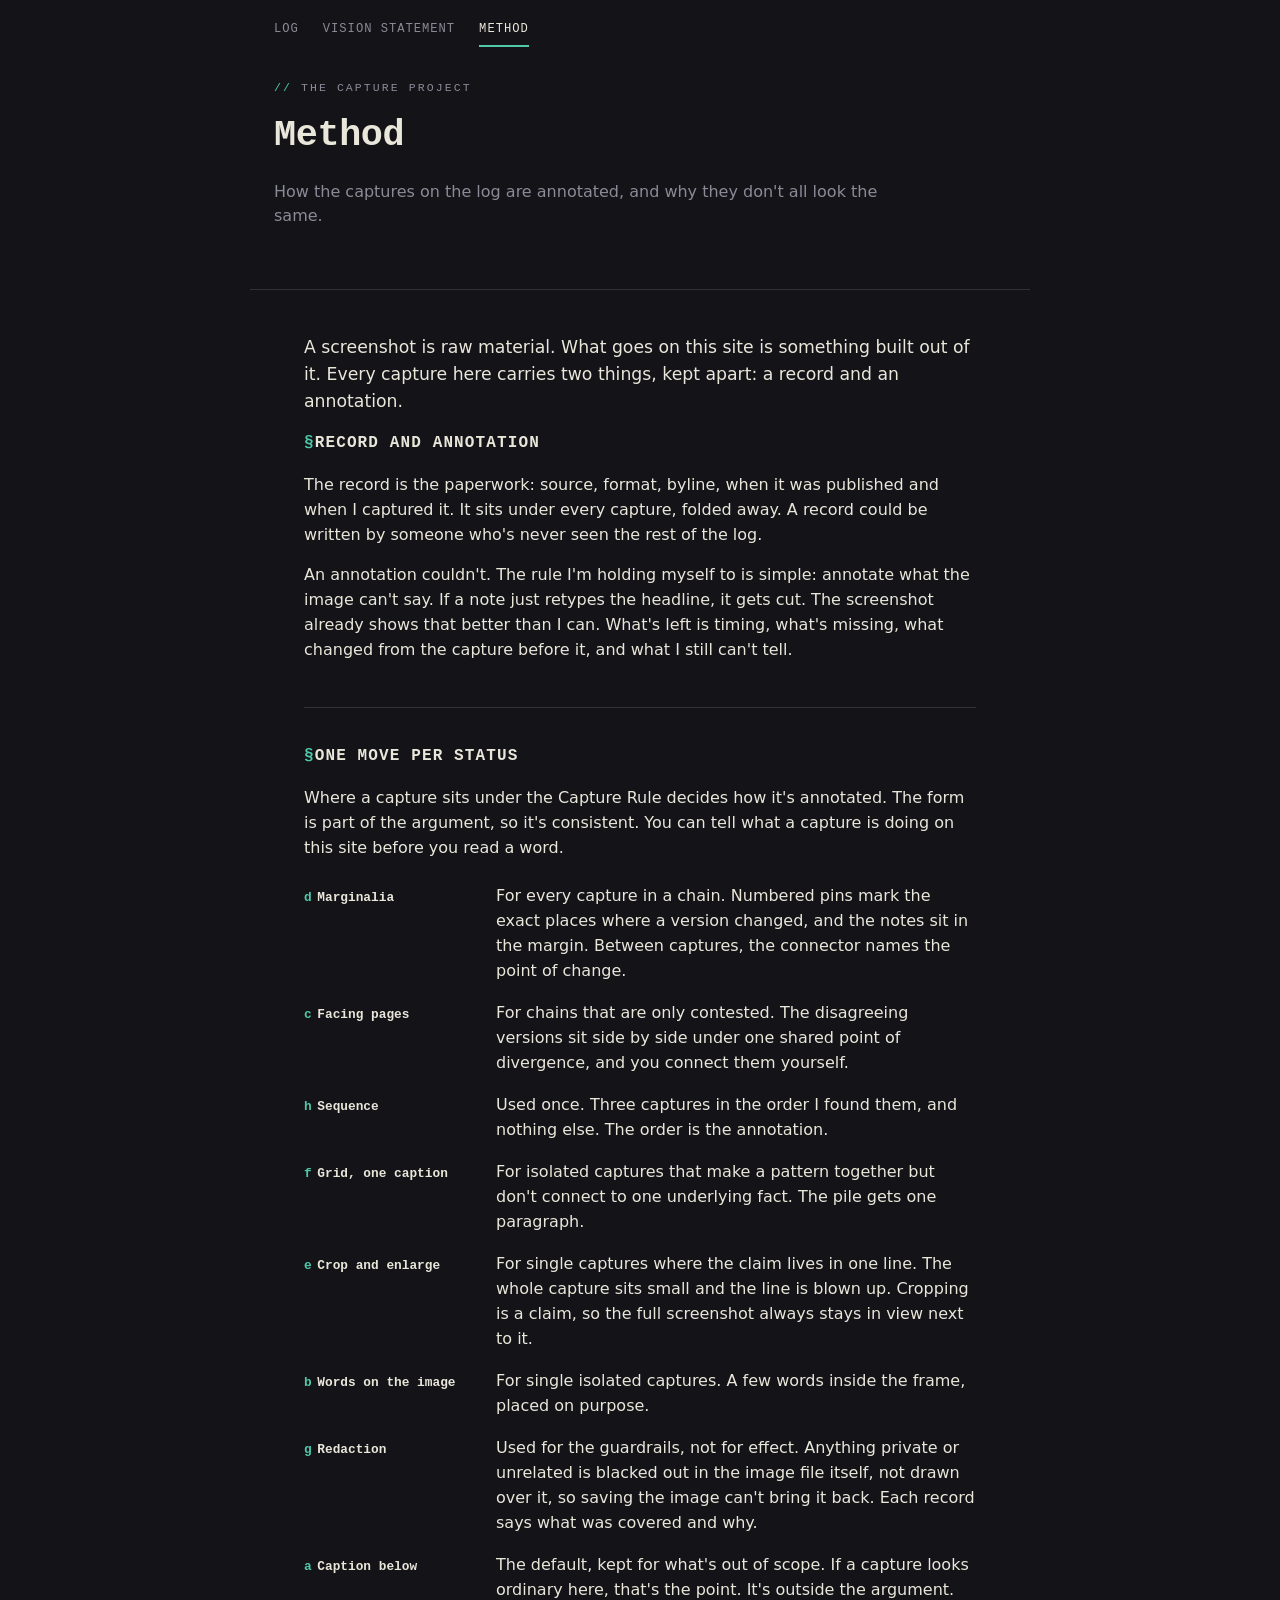
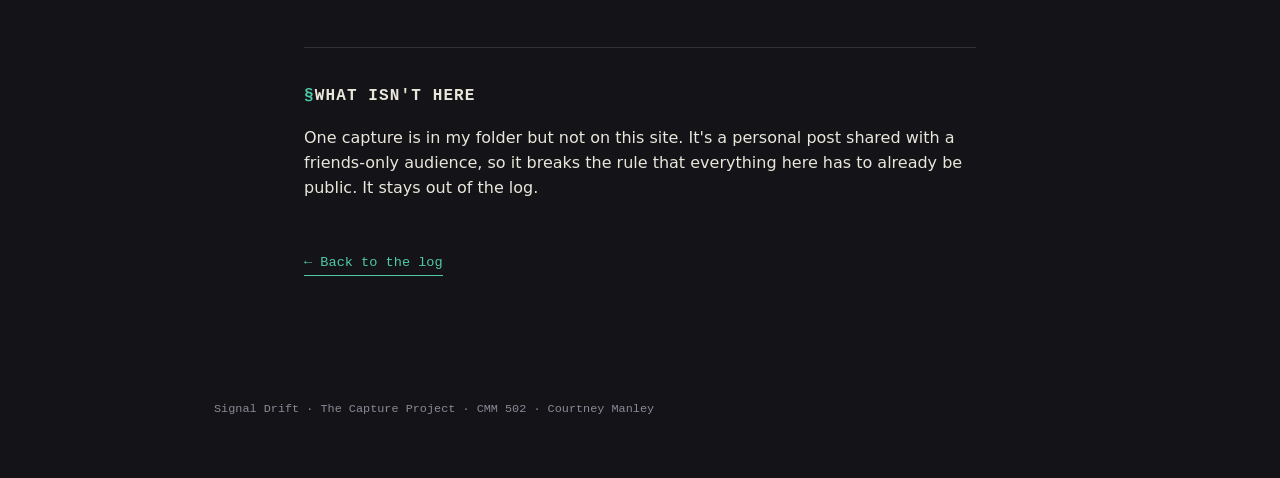
==== method.html @ d060f5d6 "Add files via upload" ====
<!doctype html>
<html lang="en">
<head>
<meta charset="UTF-8">
<meta name="viewport" content="width=device-width, initial-scale=1">
<title>Method — Signal Drift</title>
<meta name="description" content="Signal Drift — Method. How every capture on the log is annotated, and why each one looks the way it does.">
<link rel="stylesheet" href="style.css">
</head>
<body>

<div class="signal-meter" aria-hidden="true"></div>

<nav class="site-nav" aria-label="Site">
  <div class="site-nav-inner">
    <a href="index.html">Log</a>
    <a href="vision.html">Vision Statement</a>
    <a href="method.html" aria-current="page">Method</a>
  </div>
</nav>

<header class="site-header">
  <p class="eyebrow">The Capture Project</p>
  <h1>Method</h1>
  <p class="tagline">
    How the captures on the log are annotated, and why they don't all look the same.
  </p>
</header>

<main class="vision-page method-page">

  <p class="vision-lead">
    A screenshot is raw material. What goes on this site is something built out of it.
    Every capture here carries two things, kept apart: a record and an annotation.
  </p>

  <section>
    <h2>Record and annotation</h2>
    <p>
      The record is the paperwork: source, format, byline, when it was published and when I
      captured it. It sits under every capture, folded away. A record could be written by
      someone who's never seen the rest of the log.
    </p>
    <p>
      An annotation couldn't. The rule I'm holding myself to is simple: annotate what the image
      can't say. If a note just retypes the headline, it gets cut. The screenshot already shows
      that better than I can. What's left is timing, what's missing, what changed from the
      capture before it, and what I still can't tell.
    </p>
  </section>

  <section>
    <h2>One move per status</h2>
    <p>
      Where a capture sits under the Capture Rule decides how it's annotated. The form is part
      of the argument, so it's consistent. You can tell what a capture is doing on this site
      before you read a word.
    </p>
    <div class="move-list">
      <div class="move">
        <span class="move-name"><em>d</em>Marginalia</span>
        <p>For every capture in a chain. Numbered pins mark the exact places where a version
        changed, and the notes sit in the margin. Between captures, the connector names the
        point of change.</p>
      </div>
      <div class="move">
        <span class="move-name"><em>c</em>Facing pages</span>
        <p>For chains that are only contested. The disagreeing versions sit side by side under
        one shared point of divergence, and you connect them yourself.</p>
      </div>
      <div class="move">
        <span class="move-name"><em>h</em>Sequence</span>
        <p>Used once. Three captures in the order I found them, and nothing else. The order is
        the annotation.</p>
      </div>
      <div class="move">
        <span class="move-name"><em>f</em>Grid, one caption</span>
        <p>For isolated captures that make a pattern together but don't connect to one
        underlying fact. The pile gets one paragraph.</p>
      </div>
      <div class="move">
        <span class="move-name"><em>e</em>Crop and enlarge</span>
        <p>For single captures where the claim lives in one line. The whole capture sits small
        and the line is blown up. Cropping is a claim, so the full screenshot always stays in
        view next to it.</p>
      </div>
      <div class="move">
        <span class="move-name"><em>b</em>Words on the image</span>
        <p>For single isolated captures. A few words inside the frame, placed on purpose.</p>
      </div>
      <div class="move">
        <span class="move-name"><em>g</em>Redaction</span>
        <p>Used for the guardrails, not for effect. Anything private or unrelated is blacked out
        in the image file itself, not drawn over it, so saving the image can't bring it back.
        Each record says what was covered and why.</p>
      </div>
      <div class="move">
        <span class="move-name"><em>a</em>Caption below</span>
        <p>The default, kept for what's out of scope. If a capture looks ordinary here, that's
        the point. It's outside the argument.</p>
      </div>
    </div>
  </section>

  <section>
    <h2>What isn't here</h2>
    <p>
      One capture is in my folder but not on this site. It's a personal post shared with a
      friends-only audience, so it breaks the rule that everything here has to already be
      public. It stays out of the log.
    </p>
  </section>

  <a class="back-to-log" href="index.html">&larr; Back to the log</a>

</main>

<footer class="site-footer">
  <p>Signal Drift &middot; The Capture Project &middot; CMM 502 &middot; Courtney Manley</p>
</footer>

<script src="scroll-effects.js"></script>
</body>
</html>
---- style.css ----
/* ============================================================
   SIGNAL DRIFT — Style Option C: Signal / Transmission
   Dark, monospace-accented, treats "drift" as a literal signal
   degrading as it moves. Chains are left-aligned.
   ============================================================ */

:root {
  --bg: #131318;
  --card-bg: #1b1b22;
  --ink: #e9e6da;
  --muted-ink: #8b8a97;
  --line: #303039;

  --rel-revised:    #4fc9a8;
  --rel-contested:  #ef7861;
  --rel-both:       #c99bef;
  --rel-isolated:   #6d6c78;

  --sans: -apple-system, BlinkMacSystemFont, "Segoe UI", system-ui, sans-serif;
  --mono: "SFMono-Regular", Consolas, "Liberation Mono", Menlo, monospace;
}

* { box-sizing: border-box; }

body {
  margin: 0;
  background: var(--bg);
  color: var(--ink);
  font-family: var(--sans);
  line-height: 1.55;
}

/* ---------- signal meter (scroll progress) ---------- */

.signal-meter {
  position: fixed;
  top: 0;
  left: 0;
  width: 100%;
  height: 3px;
  z-index: 200;
  pointer-events: none;
  background: transparent;
}

.signal-meter::before {
  content: "";
  position: absolute;
  inset: 0;
  background: linear-gradient(90deg, var(--rel-revised), var(--rel-contested));
  transform: scaleX(var(--progress, 0));
  transform-origin: left;
}

/* ---------- nav ---------- */

.site-nav {
  position: sticky;
  top: 0;
  z-index: 100;
  width: 100%;
  background: var(--bg);
  transition: background-color 0.25s ease, box-shadow 0.25s ease;
}

.site-nav.scrolled {
  background: var(--card-bg);
  box-shadow: 0 6px 18px rgba(0, 0, 0, 0.35);
}

.site-nav-inner {
  max-width: 780px;
  margin: 0 auto;
  padding: 1.25rem 1.5rem 0;
  display: flex;
  gap: 1.5rem;
  font-family: var(--mono);
  font-size: 0.76rem;
  letter-spacing: 0.08em;
  text-transform: uppercase;
  transition: padding 0.25s ease;
}

.site-nav.scrolled .site-nav-inner {
  padding-top: 0.85rem;
  padding-bottom: 0.4rem;
}

.site-nav a {
  color: var(--muted-ink);
  text-decoration: none;
  padding-bottom: 0.4rem;
  border-bottom: 2px solid transparent;
  transition: color 0.2s ease, border-color 0.2s ease;
}

.site-nav a:hover { color: var(--ink); }

.site-nav a[aria-current="page"] {
  color: var(--ink);
  border-bottom-color: var(--rel-revised);
}

.site-header {
  max-width: 780px;
  margin: 0 auto;
  padding: 2rem 1.5rem 2rem;
  text-align: left;
  border-bottom: 1px solid var(--line);
}

.eyebrow {
  font-family: var(--mono);
  font-size: 0.72rem;
  letter-spacing: 0.18em;
  text-transform: uppercase;
  color: var(--muted-ink);
  margin: 0 0 0.6rem;
}
.eyebrow::before { content: "// "; color: var(--rel-revised); }

.site-header h1 {
  font-family: var(--mono);
  font-size: 2.3rem;
  font-weight: 700;
  letter-spacing: -0.01em;
  margin: 0 0 1rem;
  color: var(--ink);
}

.tagline {
  color: var(--muted-ink);
  font-size: 1rem;
  max-width: 62ch;
  margin: 0 0 1.75rem;
}

.legend {
  display: grid;
  grid-template-columns: repeat(auto-fit, minmax(230px, 1fr));
  gap: 0.6rem 1.5rem;
  text-align: left;
  font-family: var(--sans);
  font-size: 0.8rem;
  color: var(--muted-ink);
}

.legend-item { display: flex; align-items: baseline; gap: 0.5rem; }
.legend-item .tag { flex: none; }

.tag, .chain-tag {
  display: inline-block;
  font-family: var(--mono);
  font-size: 0.66rem;
  font-weight: 700;
  letter-spacing: 0.06em;
  text-transform: uppercase;
  padding: 0.22rem 0.55rem;
  border-radius: 2px;
  white-space: nowrap;
  background: transparent;
  border: 1px solid currentColor;
}

.chain-tag-revised,   .tag.chain-tag-revised   { color: var(--rel-revised); }
.chain-tag-contested, .tag.chain-tag-contested { color: var(--rel-contested); }
.chain-tag-both,      .tag.chain-tag-both      { color: var(--rel-both); }
.tag-isolated                                  { color: var(--rel-isolated); }

main#log { max-width: 900px; margin: 0 auto; padding: 2.5rem 1.5rem 5rem; }

.chain {
  margin-bottom: 3rem;
  padding: 1.5rem 1.5rem 1.75rem;
  background: var(--card-bg);
  border: 1px solid var(--line);
  border-left: 3px solid var(--muted-ink);
  border-radius: 2px;
}

.chain:has(.chain-tag-revised)   { border-left-color: var(--rel-revised); }
.chain:has(.chain-tag-contested) { border-left-color: var(--rel-contested); }
.chain:has(.chain-tag-both)      { border-left-color: var(--rel-both); }

.chain-header { margin-bottom: 1rem; text-align: left; }

.chain-divergence {
  font-family: var(--mono);
  font-size: 0.84rem;
  color: var(--muted-ink);
  margin: 0 0 1.25rem;
  text-align: left;
}
.chain-divergence::before { content: "⌁ "; color: var(--rel-contested); }

.chain-sequence {
  display: flex;
  flex-direction: column;
  align-items: stretch;
  max-width: 460px;
  margin: 0;
}

.change-connector {
  position: relative;
  display: flex;
  flex-direction: column;
  align-items: flex-start;
  text-align: left;
  padding: 0.6rem 0 0.6rem 0.6rem;
  gap: 0.15rem;
  margin-left: 0.9rem;
}

.change-connector::before {
  content: "";
  position: absolute;
  top: 0;
  bottom: 0;
  left: 0;
  width: 1px;
  background-image: repeating-linear-gradient(to bottom, var(--line) 0 4px, transparent 4px 9px);
  transform: scaleY(0);
  transform-origin: top;
}

.chain-fork {
  display: grid;
  grid-template-columns: repeat(auto-fit, minmax(260px, 1fr));
  gap: 1.5rem;
  justify-content: start;
}

.chain-branch { display: flex; flex-direction: column; }

.change-arrow { font-family: var(--mono); font-size: 1rem; color: var(--rel-revised); line-height: 1; }
.change-text { font-family: var(--mono); font-size: 0.78rem; color: var(--muted-ink); margin: 0; max-width: 42ch; text-align: left; }
.branch-change-text {
  position: relative;
  margin-top: 0.5rem;
  padding-left: 0.6rem;
}

.branch-change-text::before {
  content: "";
  position: absolute;
  top: 0;
  bottom: 0;
  left: 0;
  width: 1px;
  background-image: repeating-linear-gradient(to bottom, var(--line) 0 4px, transparent 4px 9px);
  transform: scaleY(0);
  transform-origin: top;
}

/* draw-in: the dashed connector line animates from top to bottom as it scrolls into view */
.draw-line.in-view::before {
  transform: scaleY(1);
  transition: transform 0.7s ease;
}

/* scroll reveal: fade + slight rise, one-time, as each block enters the viewport */
.reveal {
  opacity: 0;
  transform: translateY(18px);
  transition: opacity 0.6s ease, transform 0.6s ease;
}

.reveal.in-view {
  opacity: 1;
  transform: translateY(0);
}

@media (prefers-reduced-motion: reduce) {
  .reveal, .draw-line.in-view::before, .site-nav, .site-nav-inner {
    transition: none !important;
  }
  .reveal {
    opacity: 1;
    transform: none;
  }
  .draw-line::before {
    transform: scaleY(1);
  }
}

.capture {
  display: flex;
  flex-direction: column;
  background: var(--bg);
  border: 1px solid var(--line);
  border-radius: 2px;
  overflow: hidden;
  margin: 0;
}

.capture img { display: block; width: 100%; height: auto; filter: saturate(0.85); }
.capture figcaption { padding: 0.85rem 1rem 1rem; }
.capture-date { display: block; font-family: var(--mono); font-size: 0.7rem; color: var(--muted-ink); margin-bottom: 0.4rem; }
.capture-text { margin: 0; font-size: 0.94rem; color: var(--ink); }

.isolated-section { margin-top: 4rem; padding-top: 2rem; border-top: 1px dashed var(--line); }
.isolated-section h2 { font-family: var(--mono); font-size: 1rem; text-transform: uppercase; letter-spacing: 0.08em; margin: 0 0 0.35rem; color: var(--muted-ink); }
.isolated-note { font-family: var(--sans); font-size: 0.84rem; color: var(--muted-ink); margin: 0 0 1.25rem; }
.isolated-grid { display: grid; grid-template-columns: repeat(auto-fill, minmax(240px, 1fr)); gap: 1.25rem; }
.isolated-card { border-style: dashed; opacity: 0.7; }

.site-footer { text-align: left; max-width: 900px; margin: 0 auto; font-family: var(--mono); font-size: 0.74rem; color: var(--muted-ink); padding: 2rem 1.5rem 3rem; }
.empty { text-align: left; color: var(--muted-ink); font-family: var(--sans); }

/* ---------- vision statement page ---------- */

.vision-page {
  max-width: 720px;
  margin: 0 auto;
  padding: 2.75rem 1.5rem 5rem;
}

.vision-lead {
  font-size: 1.08rem;
  color: var(--ink);
  max-width: 64ch;
  margin: 0 0 2.75rem;
}

.vision-page section {
  margin-bottom: 2.75rem;
  padding-top: 2.25rem;
  border-top: 1px solid var(--line);
}

.vision-page section:first-of-type {
  padding-top: 0;
  border-top: none;
}

.vision-page h2 {
  font-family: var(--mono);
  font-size: 1rem;
  text-transform: uppercase;
  letter-spacing: 0.07em;
  color: var(--ink);
  margin: 0 0 1.1rem;
}

.vision-page h2::before {
  content: "\00A7 ";
  color: var(--rel-revised);
}

.vision-page p {
  margin: 0 0 1rem;
  max-width: 68ch;
  color: var(--ink);
}

.vision-page p.muted {
  color: var(--muted-ink);
  font-size: 0.92rem;
}

.pull-quote {
  font-family: var(--mono);
  font-size: 1rem;
  line-height: 1.6;
  color: var(--ink);
  border-left: 3px solid var(--rel-contested);
  padding: 0.2rem 0 0.2rem 1.15rem;
  margin: 1.5rem 0;
  max-width: 58ch;
}

.rule-list {
  display: flex;
  flex-direction: column;
  gap: 1rem;
  margin: 1.5rem 0;
}

.rule-list .legend-item {
  font-size: 0.94rem;
  color: var(--ink);
  align-items: baseline;
}

.back-to-log {
  display: inline-flex;
  align-items: center;
  gap: 0.4rem;
  margin-top: 0.5rem;
  font-family: var(--mono);
  font-size: 0.85rem;
  color: var(--rel-revised);
  text-decoration: none;
  border-bottom: 1px solid currentColor;
  padding-bottom: 0.1rem;
}

/* ============================================================
   ANNOTATION LAYER (added Sept 2026)
   Each annotation move from the CMM 502 sheet, in the Style C system.
   The accent follows the chain's relationship color.
   ============================================================ */

.chain           { --accent: var(--muted-ink); }
.chain-revised   { --accent: var(--rel-revised); }
.chain-contested { --accent: var(--rel-contested); }
.chain-both      { --accent: var(--rel-both); }

.chain-header { display: flex; align-items: baseline; gap: 0.85rem; flex-wrap: wrap; }
.chain-title {
  font-family: var(--mono);
  font-size: 1rem;
  font-weight: 700;
  letter-spacing: 0.02em;
  margin: 0;
  color: var(--ink);
}

/* chains now hold full plates, so the sequence gets the full card width */
.chain .chain-sequence { max-width: none; }
.change-connector { margin-left: 5.5rem; }
.change-connector.contests .change-arrow { color: var(--rel-contested); font-size: 1.1rem; }
.change-connector.contests .change-text { color: var(--ink); }

/* ---------- plate: marginalia + crop ---------- */

.plate {
  position: relative;
  display: grid;
  grid-template-columns: minmax(0, 1fr);
  gap: 1rem;
  margin: 0;
  padding: 1rem;
  background: var(--bg);
  border: 1px solid var(--line);
  border-radius: 2px;
}

.plate.is-wide { grid-template-columns: 240px minmax(0, 1fr); column-gap: 3rem; }
.plate.is-wide .plate-meta { grid-column: 1 / -1; }

.plate-image { position: relative; align-self: start; }
.plate-image img {
  display: block;
  width: 100%;
  height: auto;
  border: 1px solid var(--line);
  filter: saturate(0.85);
}

.pin {
  position: absolute;
  transform: translate(-50%, -50%);
  width: 11px;
  height: 11px;
  font-size: 0 !important;
  border-radius: 50%;
  background: var(--accent, var(--rel-revised));
  color: var(--bg);
  font-family: var(--mono);
  font-size: 0.66rem;
  font-weight: 700;
  line-height: 20px;
  text-align: center;
  box-shadow: 0 0 0 3px rgba(19, 19, 24, 0.75);
  z-index: 2;
}

.plate-notes { list-style: none; margin: 0; padding: 0; position: relative; }
.plate-note { display: flex; gap: 0.55rem; align-items: baseline; margin: 0 0 0.7rem; }
.plate.is-wide .plate-note { position: absolute; left: 0; right: 0; margin: 0; }
.note-num {
  flex: none;
  font-family: var(--mono);
  font-size: 0.7rem;
  font-weight: 700;
  color: var(--accent, var(--rel-revised));
  min-width: 1.1rem;
}
.note-text { font-size: 0.9rem; line-height: 1.45; color: var(--ink); max-width: 44ch; }

svg.leaders {
  position: absolute;
  inset: 0;
  width: 100%;
  height: 100%;
  pointer-events: none;
  overflow: visible;
  z-index: 1;
}
svg.leaders polyline {
  fill: none;
  stroke: var(--accent, var(--rel-revised));
  stroke-width: 1;
  stroke-dasharray: 3 4;
  opacity: 0.7;
}
svg.leaders polyline.crop-leader { stroke: var(--rel-revised); stroke-dasharray: none; opacity: 0.8; }

.plate-meta { display: flex; flex-direction: column; gap: 0.35rem; }

/* ---------- record (kept separate from the annotation) ---------- */

.record { font-family: var(--mono); font-size: 0.72rem; color: var(--muted-ink); }
.record summary { cursor: pointer; letter-spacing: 0.06em; text-transform: uppercase; width: fit-content; }
.record summary:hover { color: var(--ink); }
.record dl { display: grid; grid-template-columns: max-content 1fr; gap: 0.2rem 0.9rem; margin: 0.6rem 0 0.2rem; }
.record dt { color: var(--muted-ink); }
.record dd { margin: 0; color: var(--ink); font-family: var(--sans); font-size: 0.8rem; }
.record-group { display: flex; flex-direction: column; gap: 0.35rem; margin-top: 1rem; }

/* ---------- crop and enlarge ---------- */

.crop-list { display: flex; flex-direction: column; gap: 1.5rem; margin: 2.5rem 0; }
.crop-plate.is-wide { grid-template-columns: 180px minmax(0, 1fr); }
.crop-box {
  position: absolute;
  border: 2px solid var(--rel-revised);
  border-radius: 2px;
  box-shadow: 0 0 0 2px rgba(19, 19, 24, 0.6);
  z-index: 2;
}
.crop-details { display: flex; flex-direction: column; gap: 1rem; }
.crop-detail { display: flex; flex-direction: column; gap: 0.3rem; }
.crop-detail img { display: block; width: 100%; max-width: 560px; height: auto; border: 2px solid var(--rel-revised); border-radius: 2px; }
.crop-label, .block-label {
  font-family: var(--mono);
  font-size: 0.68rem;
  letter-spacing: 0.1em;
  text-transform: uppercase;
  color: var(--muted-ink);
}
.crop-annotation { margin: 0.3rem 0 0; font-size: 1rem; color: var(--ink); max-width: 56ch; }
.watch-note { font-family: var(--mono); font-size: 0.74rem; color: var(--muted-ink); margin: 0.2rem 0 0; max-width: 56ch; }
.watch-note::before { content: "watch · "; color: var(--rel-both); }

/* ---------- words on the image ---------- */

.words-frame { position: relative; }
.words-frame img { display: block; width: 100%; height: auto; filter: saturate(0.85); }
.words {
  position: absolute;
  max-width: 88%;
  padding: 0.35rem 0.55rem;
  background: var(--ink);
  color: var(--bg);
  font-family: var(--mono);
  font-size: 0.78rem;
  font-weight: 700;
  line-height: 1.3;
  border-radius: 2px;
  box-shadow: 0 4px 14px rgba(0, 0, 0, 0.45);
}
.words-card figcaption { display: flex; flex-direction: column; gap: 0.4rem; }
.isolated-section .isolated-card { opacity: 1; }
.isolated-section .isolated-card img { opacity: 0.88; }

/* ---------- grid, one caption ---------- */

.grid-block { margin: 2rem 0 2.5rem; padding: 1.25rem; border: 1px dashed var(--line); border-radius: 2px; }
.grid-block .block-label { margin: 0 0 0.9rem; }
.thumb-grid { display: grid; grid-template-columns: repeat(auto-fill, minmax(120px, 1fr)); gap: 0.75rem; }
.thumb { margin: 0; }
.thumb img { display: block; width: 100%; height: auto; border: 1px solid var(--line); filter: saturate(0.6); }
.grid-caption { margin: 1.1rem 0 0; font-size: 1rem; color: var(--ink); max-width: 62ch; }

/* ---------- sequence, no words ---------- */

.sequence-block { margin: 0 0 3rem; padding: 1.5rem; background: var(--card-bg); border: 1px solid var(--line); border-left: 3px solid var(--ink); border-radius: 2px; }
.sequence-block .block-label { margin: 0 0 1rem; font-size: 0.72rem; }
.sequence-row { display: grid; grid-template-columns: repeat(3, minmax(0, 1fr)); gap: 1rem; }
.seq-frame { margin: 0; }
.seq-frame img { display: block; width: 100%; height: auto; border: 1px solid var(--line); }

/* ---------- out of scope: the default, on purpose ---------- */

.out-section { margin-top: 4rem; padding-top: 2rem; border-top: 1px dashed var(--line); }
.out-section h2 { font-family: var(--mono); font-size: 1rem; text-transform: uppercase; letter-spacing: 0.08em; margin: 0 0 0.35rem; color: var(--muted-ink); }
.plain-card { opacity: 0.8; }
.plain-card figcaption { display: flex; flex-direction: column; gap: 0.5rem; }

/* ---------- nav with three items ---------- */
.site-nav-inner { flex-wrap: wrap; }

/* ---------- method page ---------- */
.move-list { display: flex; flex-direction: column; gap: 1.1rem; margin: 1.5rem 0; }
.move { display: grid; grid-template-columns: 11rem 1fr; gap: 1rem; align-items: baseline; }
.move-name { font-family: var(--mono); font-size: 0.8rem; font-weight: 700; color: var(--ink); }
.move-name em { font-style: normal; color: var(--rel-revised); margin-right: 0.35rem; }
.move p { margin: 0; }

@media (max-width: 640px) {
  .sequence-row { gap: 0.5rem; }
  .change-connector { margin-left: 0.9rem; }
  .move { grid-template-columns: 1fr; gap: 0.2rem; }
  .plate { padding: 0.75rem; }
}

@media (prefers-reduced-motion: reduce) {
  svg.leaders polyline { transition: none; }
}
.plate:not(.is-wide) .plate-image { max-width: 280px; }
.inline-link { color: var(--rel-revised); text-decoration: none; border-bottom: 1px solid currentColor; }

/* small screens: no leader lines, so the dots carry their numbers */
.plate:not(.is-wide) .pin { width: 18px; height: 18px; line-height: 18px; font-size: 0.62rem !important; }
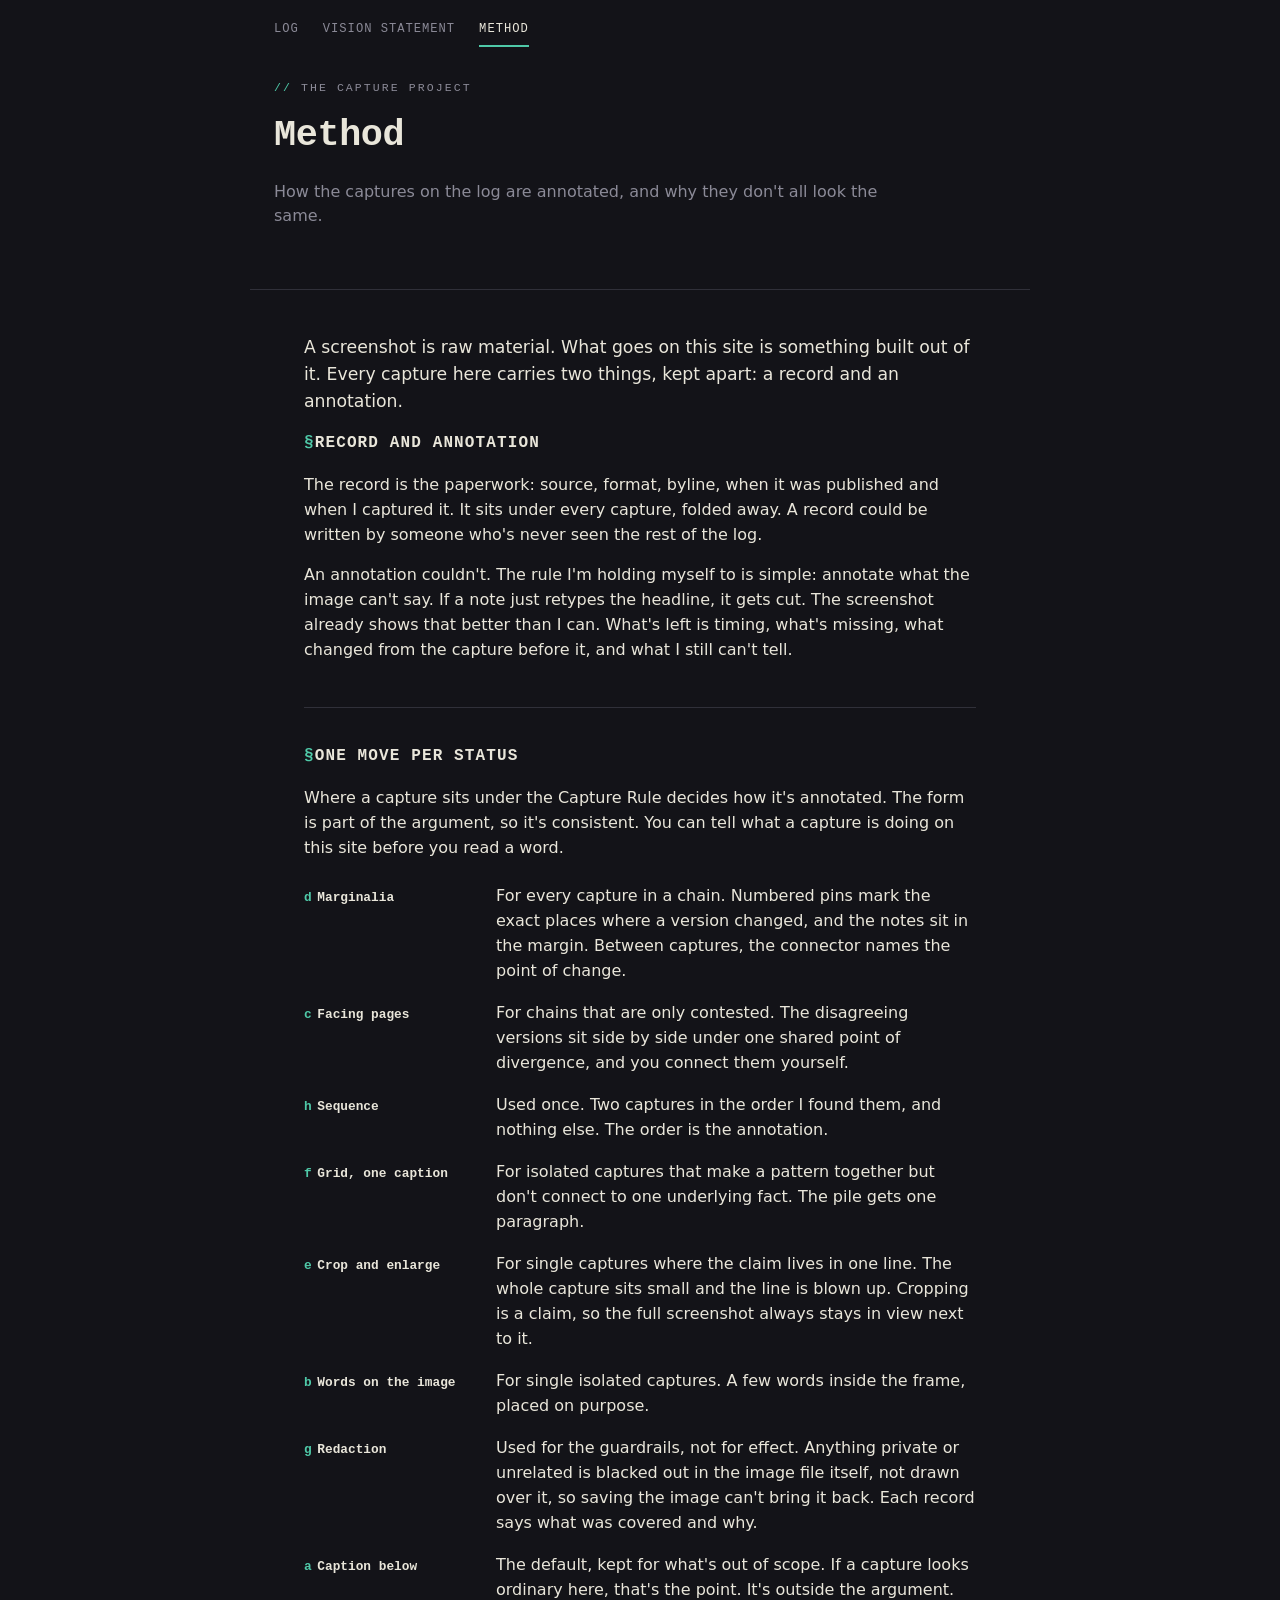
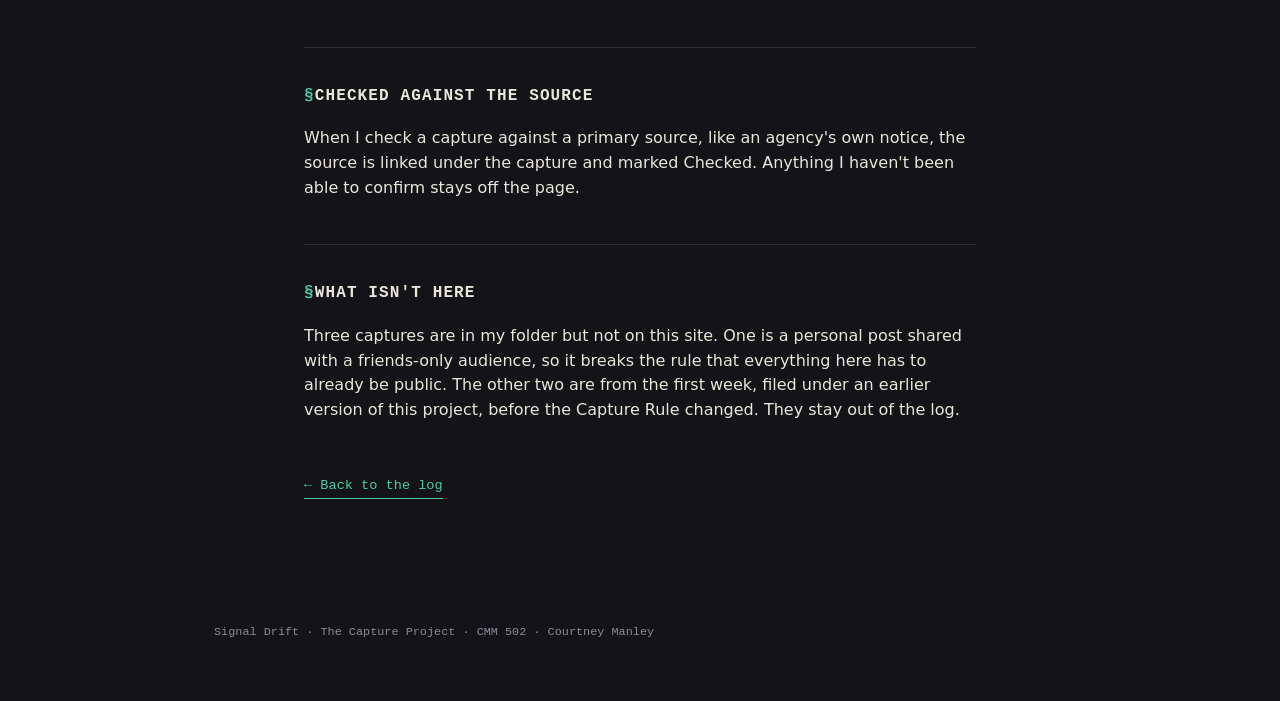
==== commit 1912208f: "Signal Drift update: 16 new captures Co-Authored-By: Claude Sonnet 5.5 <noreply@anthropic.com> Claud" ====
--- a/method.html
+++ b/method.html
@@ -70,7 +70,7 @@
       </div>
       <div class="move">
         <span class="move-name"><em>h</em>Sequence</span>
-        <p>Used once. Three captures in the order I found them, and nothing else. The order is
+        <p>Used once. Two captures in the order I found them, and nothing else. The order is
         the annotation.</p>
       </div>
       <div class="move">
@@ -103,11 +103,21 @@
   </section>
 
   <section>
+    <h2>Checked against the source</h2>
+    <p>
+      When I check a capture against a primary source, like an agency's own notice, the source
+      is linked under the capture and marked Checked. Anything I haven't been able to confirm
+      stays off the page.
+    </p>
+  </section>
+
+  <section>
     <h2>What isn't here</h2>
     <p>
-      One capture is in my folder but not on this site. It's a personal post shared with a
-      friends-only audience, so it breaks the rule that everything here has to already be
-      public. It stays out of the log.
+      Three captures are in my folder but not on this site. One is a personal post shared with
+      a friends-only audience, so it breaks the rule that everything here has to already be
+      public. The other two are from the first week, filed under an earlier version of this
+      project, before the Capture Rule changed. They stay out of the log.
     </p>
   </section>
 
--- a/style.css
+++ b/style.css
@@ -605,3 +605,12 @@
 
 /* small screens: no leader lines, so the dots carry their numbers */
 .plate:not(.is-wide) .pin { width: 18px; height: 18px; line-height: 18px; font-size: 0.62rem !important; }
+
+/* ---------- chain note + checked sources (Sept 29) ---------- */
+.chain-note { font-family: var(--mono); font-size: 0.8rem; color: var(--muted-ink); margin: -0.4rem 0 1.25rem; max-width: 70ch; }
+.chain-note::before { content: "~ "; color: var(--accent, var(--rel-revised)); }
+.source-notes { display: flex; flex-direction: column; gap: 0.3rem; }
+.source-note { margin: 0; font-size: 0.82rem; color: var(--ink); max-width: 70ch; }
+.source-label { font-family: var(--mono); font-size: 0.7rem; letter-spacing: 0.06em; text-transform: uppercase; color: var(--rel-revised); }
+.source-note a { color: var(--ink); text-decoration: none; border-bottom: 1px solid var(--rel-revised); }
+.source-note a:hover { color: var(--rel-revised); }
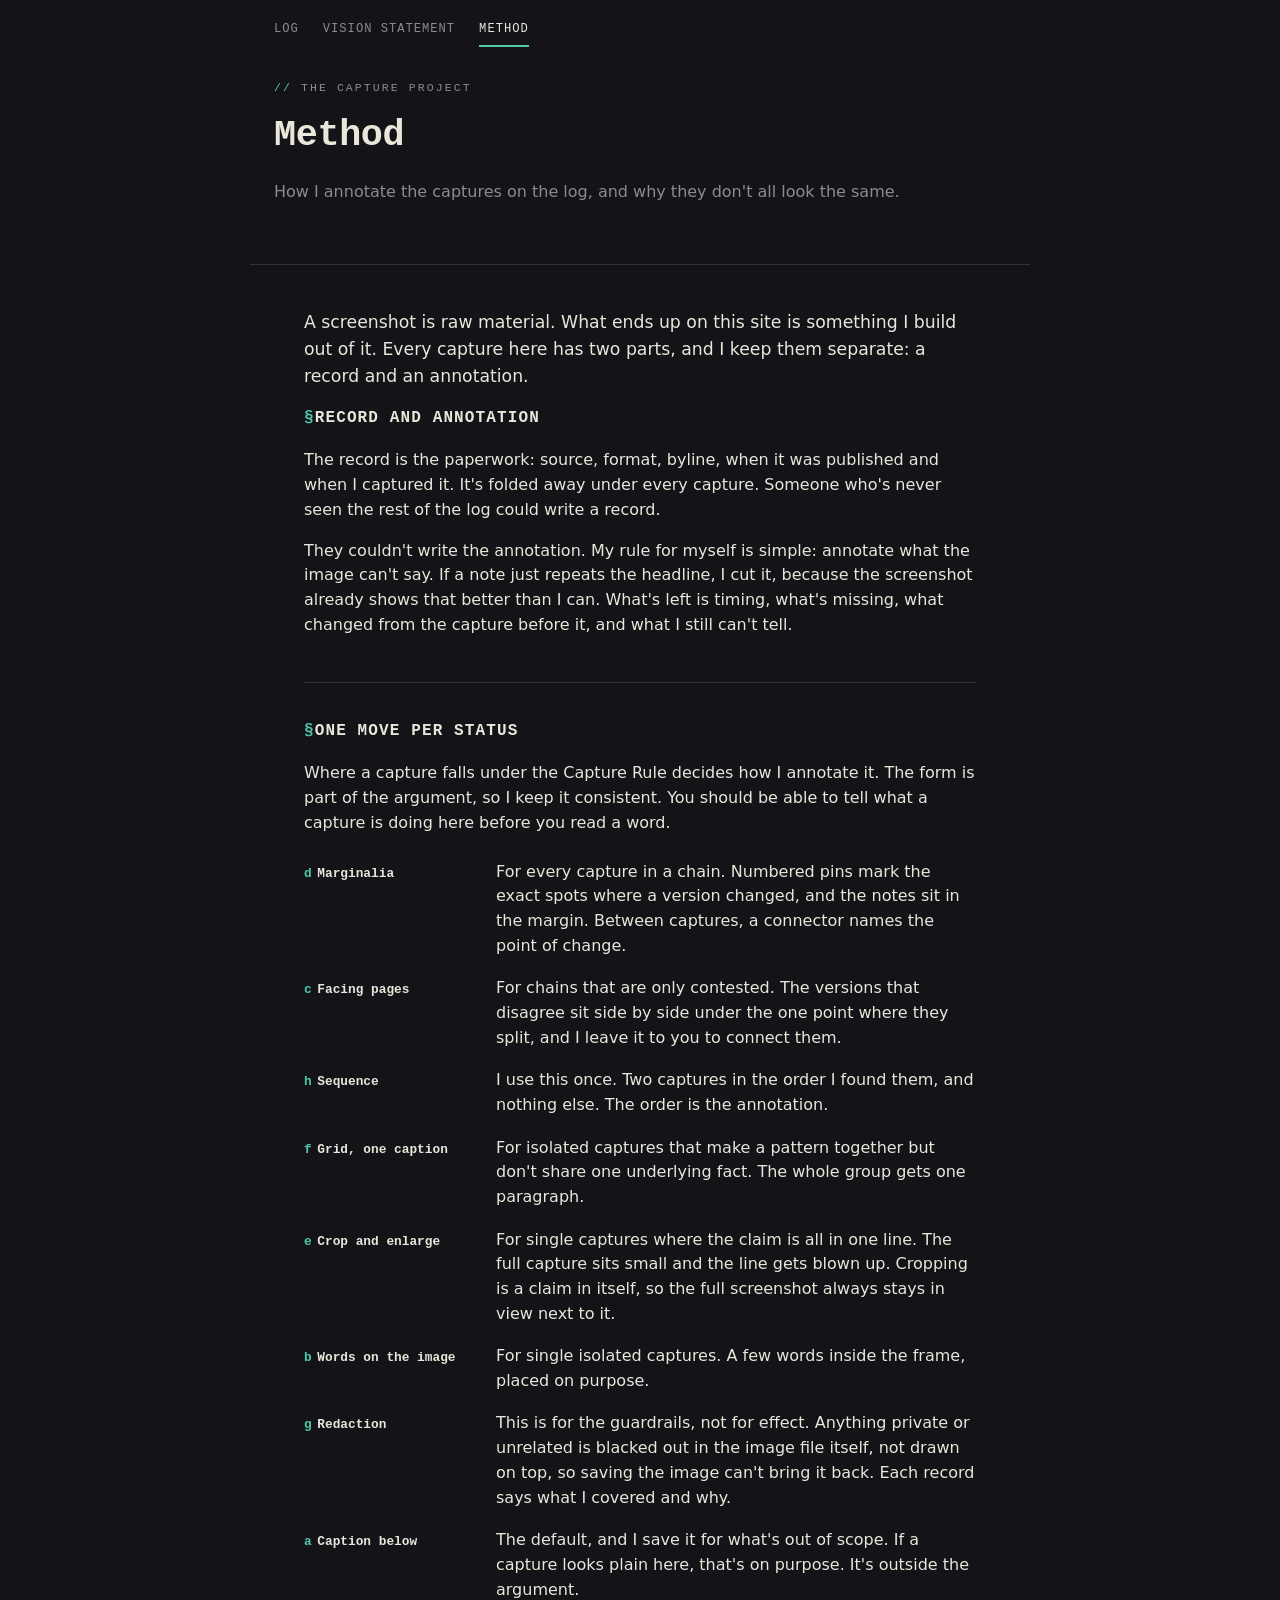
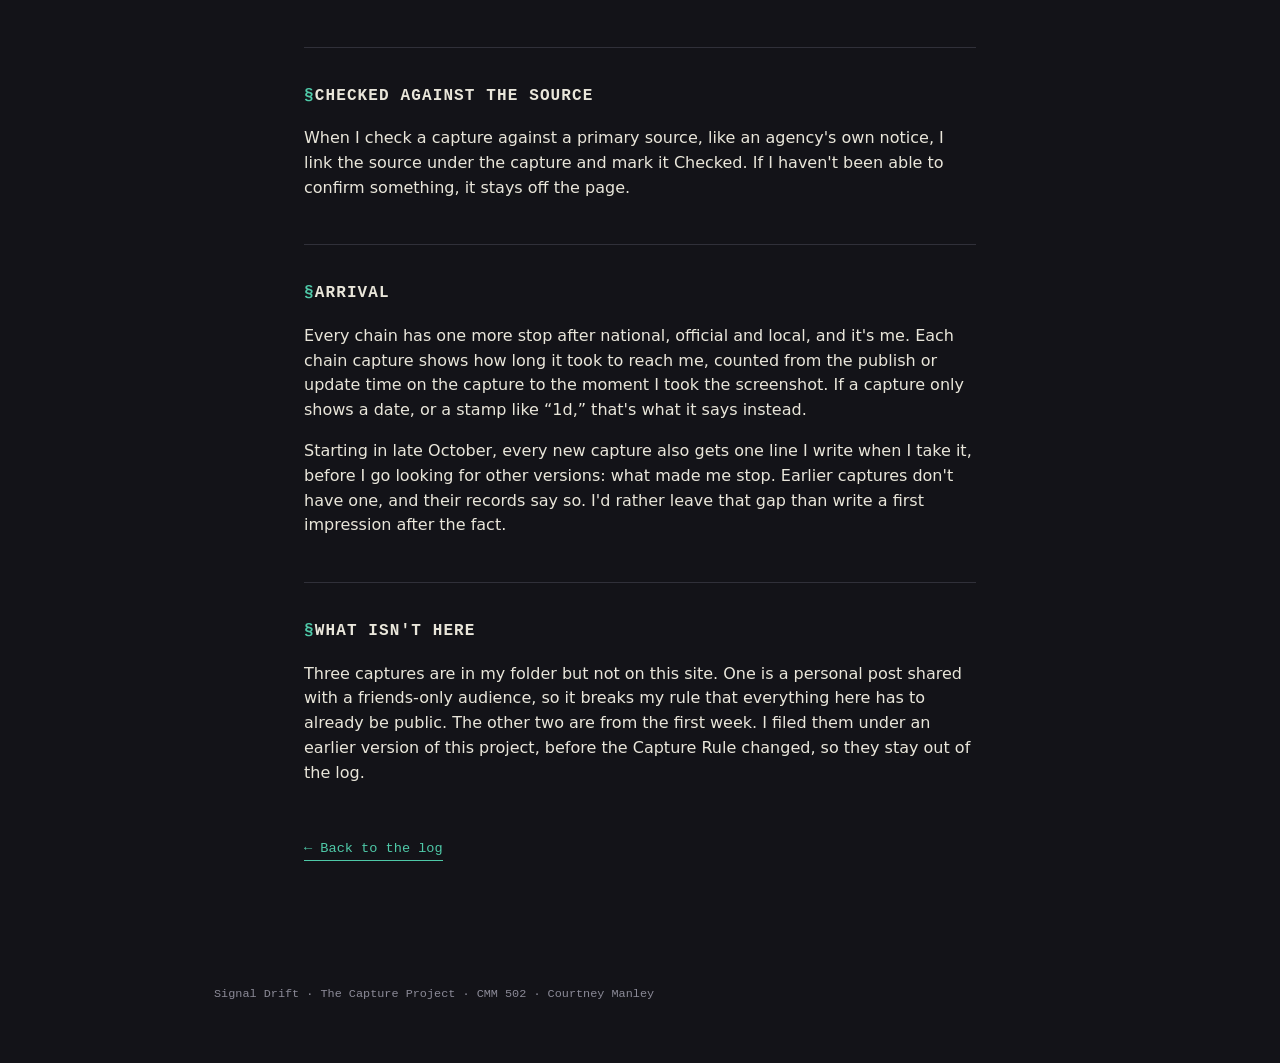
==== commit 1121453c: "Signal Drift update: navigation Co-Authored-By: Claude Sonnet 5.5 <noreply@anthropic.com> Claude-Ses" ====
--- a/method.html
+++ b/method.html
@@ -4,7 +4,7 @@
 <meta charset="UTF-8">
 <meta name="viewport" content="width=device-width, initial-scale=1">
 <title>Method — Signal Drift</title>
-<meta name="description" content="Signal Drift — Method. How every capture on the log is annotated, and why each one looks the way it does.">
+<meta name="description" content="Signal Drift, Method. How I annotate the captures on the log, and why they don't all look the same.">
 <link rel="stylesheet" href="style.css">
 </head>
 <body>
@@ -23,66 +23,66 @@
   <p class="eyebrow">The Capture Project</p>
   <h1>Method</h1>
   <p class="tagline">
-    How the captures on the log are annotated, and why they don't all look the same.
+    How I annotate the captures on the log, and why they don't all look the same.
   </p>
 </header>
 
 <main class="vision-page method-page">
 
   <p class="vision-lead">
-    A screenshot is raw material. What goes on this site is something built out of it.
-    Every capture here carries two things, kept apart: a record and an annotation.
+    A screenshot is raw material. What ends up on this site is something I build out of it.
+    Every capture here has two parts, and I keep them separate: a record and an annotation.
   </p>
 
   <section>
     <h2>Record and annotation</h2>
     <p>
       The record is the paperwork: source, format, byline, when it was published and when I
-      captured it. It sits under every capture, folded away. A record could be written by
-      someone who's never seen the rest of the log.
+      captured it. It's folded away under every capture. Someone who's never seen the rest of
+      the log could write a record.
     </p>
     <p>
-      An annotation couldn't. The rule I'm holding myself to is simple: annotate what the image
-      can't say. If a note just retypes the headline, it gets cut. The screenshot already shows
-      that better than I can. What's left is timing, what's missing, what changed from the
-      capture before it, and what I still can't tell.
+      They couldn't write the annotation. My rule for myself is simple: annotate what the image
+      can't say. If a note just repeats the headline, I cut it, because the screenshot already
+      shows that better than I can. What's left is timing, what's missing, what changed from
+      the capture before it, and what I still can't tell.
     </p>
   </section>
 
   <section>
     <h2>One move per status</h2>
     <p>
-      Where a capture sits under the Capture Rule decides how it's annotated. The form is part
-      of the argument, so it's consistent. You can tell what a capture is doing on this site
-      before you read a word.
+      Where a capture falls under the Capture Rule decides how I annotate it. The form is part
+      of the argument, so I keep it consistent. You should be able to tell what a capture is
+      doing here before you read a word.
     </p>
     <div class="move-list">
       <div class="move">
         <span class="move-name"><em>d</em>Marginalia</span>
-        <p>For every capture in a chain. Numbered pins mark the exact places where a version
-        changed, and the notes sit in the margin. Between captures, the connector names the
+        <p>For every capture in a chain. Numbered pins mark the exact spots where a version
+        changed, and the notes sit in the margin. Between captures, a connector names the
         point of change.</p>
       </div>
       <div class="move">
         <span class="move-name"><em>c</em>Facing pages</span>
-        <p>For chains that are only contested. The disagreeing versions sit side by side under
-        one shared point of divergence, and you connect them yourself.</p>
+        <p>For chains that are only contested. The versions that disagree sit side by side
+        under the one point where they split, and I leave it to you to connect them.</p>
       </div>
       <div class="move">
         <span class="move-name"><em>h</em>Sequence</span>
-        <p>Used once. Two captures in the order I found them, and nothing else. The order is
-        the annotation.</p>
+        <p>I use this once. Two captures in the order I found them, and nothing else. The
+        order is the annotation.</p>
       </div>
       <div class="move">
         <span class="move-name"><em>f</em>Grid, one caption</span>
-        <p>For isolated captures that make a pattern together but don't connect to one
-        underlying fact. The pile gets one paragraph.</p>
+        <p>For isolated captures that make a pattern together but don't share one underlying
+        fact. The whole group gets one paragraph.</p>
       </div>
       <div class="move">
         <span class="move-name"><em>e</em>Crop and enlarge</span>
-        <p>For single captures where the claim lives in one line. The whole capture sits small
-        and the line is blown up. Cropping is a claim, so the full screenshot always stays in
-        view next to it.</p>
+        <p>For single captures where the claim is all in one line. The full capture sits small
+        and the line gets blown up. Cropping is a claim in itself, so the full screenshot
+        always stays in view next to it.</p>
       </div>
       <div class="move">
         <span class="move-name"><em>b</em>Words on the image</span>
@@ -90,14 +90,14 @@
       </div>
       <div class="move">
         <span class="move-name"><em>g</em>Redaction</span>
-        <p>Used for the guardrails, not for effect. Anything private or unrelated is blacked out
-        in the image file itself, not drawn over it, so saving the image can't bring it back.
-        Each record says what was covered and why.</p>
+        <p>This is for the guardrails, not for effect. Anything private or unrelated is blacked
+        out in the image file itself, not drawn on top, so saving the image can't bring it
+        back. Each record says what I covered and why.</p>
       </div>
       <div class="move">
         <span class="move-name"><em>a</em>Caption below</span>
-        <p>The default, kept for what's out of scope. If a capture looks ordinary here, that's
-        the point. It's outside the argument.</p>
+        <p>The default, and I save it for what's out of scope. If a capture looks plain here,
+        that's on purpose. It's outside the argument.</p>
       </div>
     </div>
   </section>
@@ -105,9 +105,25 @@
   <section>
     <h2>Checked against the source</h2>
     <p>
-      When I check a capture against a primary source, like an agency's own notice, the source
-      is linked under the capture and marked Checked. Anything I haven't been able to confirm
-      stays off the page.
+      When I check a capture against a primary source, like an agency's own notice, I link the
+      source under the capture and mark it Checked. If I haven't been able to confirm
+      something, it stays off the page.
+    </p>
+  </section>
+
+  <section>
+    <h2>Arrival</h2>
+    <p>
+      Every chain has one more stop after national, official and local, and it's me. Each
+      chain capture shows how long it took to reach me, counted from the publish or update
+      time on the capture to the moment I took the screenshot. If a capture only shows a date,
+      or a stamp like &ldquo;1d,&rdquo; that's what it says instead.
+    </p>
+    <p>
+      Starting in late October, every new capture also gets one line I write when I take it,
+      before I go looking for other versions: what made me stop. Earlier captures don't have
+      one, and their records say so. I'd rather leave that gap than write a first impression
+      after the fact.
     </p>
   </section>
 
@@ -115,9 +131,9 @@
     <h2>What isn't here</h2>
     <p>
       Three captures are in my folder but not on this site. One is a personal post shared with
-      a friends-only audience, so it breaks the rule that everything here has to already be
-      public. The other two are from the first week, filed under an earlier version of this
-      project, before the Capture Rule changed. They stay out of the log.
+      a friends-only audience, so it breaks my rule that everything here has to already be
+      public. The other two are from the first week. I filed them under an earlier version of
+      this project, before the Capture Rule changed, so they stay out of the log.
     </p>
   </section>
 
--- a/style.css
+++ b/style.css
@@ -614,3 +614,198 @@
 .source-label { font-family: var(--mono); font-size: 0.7rem; letter-spacing: 0.06em; text-transform: uppercase; color: var(--rel-revised); }
 .source-note a { color: var(--ink); text-decoration: none; border-bottom: 1px solid var(--rel-revised); }
 .source-note a:hover { color: var(--rel-revised); }
+
+/* ============================================================
+   NAVIGATION + ARRIVAL LAYER (Oct 2026)
+   Filters on the legend tags, a chain index, an overview strip
+   per chain, a compare view, and the reader as the last stop.
+   ============================================================ */
+
+[hidden] { display: none !important; }
+
+/* ---------- legend tags are buttons now ---------- */
+button.tag {
+  cursor: pointer;
+  font: inherit;
+  font-family: var(--mono);
+  font-size: 0.66rem;
+  font-weight: 700;
+  letter-spacing: 0.06em;
+  text-transform: uppercase;
+  line-height: 1.3;
+  transition: background-color 0.15s ease, color 0.15s ease;
+}
+button.tag:hover { background: rgba(233, 230, 218, 0.06); }
+button.tag[aria-pressed="true"] { background: currentColor; }
+button.tag[aria-pressed="true"] { color: var(--bg); }
+button.tag.chain-tag-revised[aria-pressed="true"]   { background: var(--rel-revised); }
+button.tag.chain-tag-contested[aria-pressed="true"] { background: var(--rel-contested); }
+button.tag.chain-tag-both[aria-pressed="true"]      { background: var(--rel-both); }
+button.tag.tag-isolated[aria-pressed="true"]        { background: var(--muted-ink); }
+.tag-count { opacity: 0.75; margin-left: 0.2rem; }
+.tag-count:empty { display: none; }
+button:focus-visible, a:focus-visible { outline: 2px solid var(--rel-revised); outline-offset: 2px; }
+
+.legend-hint { font-family: var(--mono); font-size: 0.7rem; color: var(--muted-ink); margin: 0.9rem 0 0; }
+.filter-status { font-family: var(--mono); font-size: 0.78rem; color: var(--ink); margin: 0.75rem 0 0; }
+.link-btn { background: none; border: none; border-bottom: 1px solid currentColor; padding: 0; font: inherit; cursor: pointer; }
+
+/* ---------- chain index ---------- */
+.chain-index { margin-top: 1.5rem; }
+.chain-index .block-label { margin: 0 0 0.5rem; }
+.chain-index-list {
+  list-style: none; margin: 0; padding: 0;
+  display: grid; grid-template-columns: repeat(auto-fill, minmax(220px, 1fr)); gap: 0.15rem 1.5rem;
+}
+.ci-item a {
+  display: flex; align-items: baseline; gap: 0.55rem;
+  padding: 0.3rem 0; color: var(--ink); text-decoration: none;
+  font-size: 0.86rem; border-bottom: 1px solid var(--line);
+}
+.ci-item a:hover .ci-title { color: var(--rel-revised); }
+.ci-mark { flex: none; width: 8px; height: 8px; border-radius: 50%; background: var(--muted-ink); transform: translateY(-1px); }
+.ci-revised .ci-mark   { background: var(--rel-revised); }
+.ci-contested .ci-mark { background: var(--rel-contested); }
+.ci-both .ci-mark      { background: var(--rel-both); }
+.ci-title { flex: 1; min-width: 0; }
+.ci-count { font-family: var(--mono); font-size: 0.7rem; color: var(--muted-ink); }
+
+.chain { scroll-margin-top: 4rem; }
+.plate { scroll-margin-top: 4.5rem; }
+.plate:target { outline: 1px solid var(--accent, var(--rel-revised)); outline-offset: 3px; }
+
+/* ---------- overview strip ---------- */
+.chain-overview {
+  margin: 0 0 1.75rem;
+  padding: 0.9rem 0 0.4rem;
+  border-top: 1px dashed var(--line);
+  border-bottom: 1px dashed var(--line);
+}
+.overview-head { display: flex; justify-content: space-between; align-items: baseline; gap: 1rem; flex-wrap: wrap; margin-bottom: 0.7rem; }
+.overview-head .block-label { margin: 0; }
+.overview-row {
+  list-style: none; margin: 0; padding: 0 0 0.75rem;
+  display: flex; align-items: stretch; gap: 0.5rem;
+  overflow-x: auto; scroll-snap-type: x proximity; -webkit-overflow-scrolling: touch;
+  scrollbar-width: thin; scrollbar-color: var(--line) transparent;
+}
+.ov-step, .ov-change, .ov-reader { flex: none; scroll-snap-align: start; }
+.ov-step { width: 104px; }
+.ov-step-link {
+  position: relative; display: flex; flex-direction: column; gap: 0.15rem;
+  color: var(--ink); text-decoration: none;
+}
+.ov-step-link img {
+  display: block; width: 100%; height: 150px; object-fit: cover; object-position: top;
+  border: 1px solid var(--line); border-radius: 2px; filter: saturate(0.7);
+  margin-bottom: 0.3rem; transition: border-color 0.15s ease;
+}
+.ov-step-link:hover img { border-color: var(--accent, var(--rel-revised)); }
+.ov-num {
+  position: absolute; top: 6px; left: 6px;
+  min-width: 18px; height: 18px; padding: 0 4px; border-radius: 9px;
+  background: var(--accent, var(--rel-revised)); color: var(--bg);
+  font-family: var(--mono); font-size: 0.62rem; font-weight: 700; line-height: 18px; text-align: center;
+}
+.ov-date, .ov-lag { font-family: var(--mono); font-size: 0.66rem; color: var(--muted-ink); }
+.ov-source { font-size: 0.74rem; line-height: 1.25; color: var(--ink); overflow-wrap: anywhere; }
+.ov-lag::before { content: "↳ "; color: var(--accent, var(--rel-revised)); }
+
+.ov-change { width: 168px; display: flex; }
+.ov-change-btn {
+  display: flex; flex-direction: column; justify-content: center; gap: 0.35rem;
+  width: 100%; padding: 0.5rem 0.6rem; text-align: left; cursor: pointer;
+  background: transparent; color: var(--muted-ink);
+  border: none; border-left: 1px dashed var(--line); border-right: 1px dashed var(--line);
+  font: inherit; font-family: var(--mono); font-size: 0.7rem; line-height: 1.4;
+}
+.ov-change-btn:hover { color: var(--ink); background: rgba(233, 230, 218, 0.03); }
+.ov-change-text::before { content: "→ "; color: var(--accent, var(--rel-revised)); }
+.ov-change.is-contest .ov-change-btn { color: var(--ink); border-color: var(--rel-contested); }
+.ov-change.is-contest .ov-change-text::before { content: "⌁ "; color: var(--rel-contested); }
+.ov-turn {
+  align-self: flex-start;
+  font-family: var(--mono); font-size: 0.6rem; font-weight: 700; letter-spacing: 0.08em; text-transform: uppercase;
+  color: var(--rel-contested); border: 1px solid currentColor; border-radius: 2px; padding: 0.12rem 0.4rem;
+}
+
+.ov-reader {
+  width: 150px; display: flex; flex-direction: column; justify-content: center; gap: 0.3rem;
+  padding: 0.6rem 0.75rem; border: 1px dashed var(--ink); border-radius: 2px;
+}
+.ov-reader-label { font-family: var(--mono); font-size: 0.68rem; font-weight: 700; letter-spacing: 0.1em; text-transform: uppercase; color: var(--ink); }
+.ov-reader-label::before { content: "◉ "; color: var(--accent, var(--rel-revised)); }
+.ov-reader-place { font-size: 0.8rem; color: var(--ink); }
+.ov-reader-span { font-family: var(--mono); font-size: 0.66rem; line-height: 1.45; color: var(--muted-ink); }
+
+.compare-btn {
+  background: transparent; color: var(--rel-revised); cursor: pointer;
+  border: 1px solid var(--line); border-radius: 2px; padding: 0.3rem 0.6rem;
+  font-family: var(--mono); font-size: 0.68rem; letter-spacing: 0.04em;
+}
+.compare-btn:hover:not(:disabled) { border-color: var(--rel-revised); }
+.compare-btn:disabled { color: var(--muted-ink); opacity: 0.5; cursor: default; }
+.change-connector .compare-btn { margin-top: 0.45rem; }
+.change-connector.contests .compare-btn { color: var(--rel-contested); }
+
+/* ---------- arrival line ---------- */
+.arrival-line { display: block; font-family: var(--mono); font-size: 0.68rem; color: var(--muted-ink); }
+.arrival-line::before { content: "↳ "; color: var(--accent, var(--rel-revised)); }
+.first-impression { margin: 0.2rem 0 0; font-size: 0.88rem; color: var(--ink); max-width: 60ch; }
+.fi-label { font-family: var(--mono); font-size: 0.68rem; letter-spacing: 0.06em; text-transform: uppercase; color: var(--rel-both); }
+.record dd.not-recorded { color: var(--muted-ink); font-style: italic; }
+
+/* ---------- compare dialog ---------- */
+dialog.compare {
+  width: min(1040px, calc(100vw - 2rem)); max-height: calc(100vh - 2rem);
+  padding: 0; border: 1px solid var(--line); border-radius: 2px;
+  background: var(--card-bg); color: var(--ink);
+  flex-direction: column; overflow: hidden;
+}
+dialog.compare[open] { display: flex; }
+dialog.compare::backdrop { background: rgba(10, 10, 14, 0.82); }
+.cmp-top { display: flex; justify-content: space-between; align-items: flex-start; gap: 1rem; padding: 1rem 1.25rem 0.75rem; border-bottom: 1px solid var(--line); }
+.cmp-titles { display: flex; flex-direction: column; gap: 0.25rem; }
+.cmp-title { font-size: 0.95rem; }
+.cmp-close { background: none; border: 1px solid var(--line); color: var(--ink); border-radius: 2px; padding: 0.3rem 0.65rem; font-family: var(--mono); font-size: 0.7rem; cursor: pointer; }
+.cmp-body { overflow-y: auto; padding: 1rem 1.25rem; flex: 1; min-height: 0; }
+.cmp-pair { display: grid; grid-template-columns: 1fr 1fr; gap: 1rem; align-items: start; max-width: 760px; margin: 0 auto; }
+.cmp-fig { margin: 0; display: flex; flex-direction: column; gap: 0.4rem; }
+.cmp-fig img { display: block; width: 100%; height: auto; border: 1px solid var(--line); border-radius: 2px; filter: saturate(0.85); }
+.cmp-fig figcaption { display: flex; flex-direction: column; gap: 0.2rem; }
+.cmp-foot { border-top: 1px solid var(--line); padding: 0.85rem 1.25rem 1rem; display: flex; flex-direction: column; gap: 0.75rem; background: var(--card-bg); }
+.cmp-note { display: flex; flex-direction: column; gap: 0.4rem; padding-left: 0.75rem; border-left: 2px solid var(--rel-revised); }
+.cmp-note.contests { border-left-color: var(--rel-contested); }
+.cmp-note .change-text { color: var(--ink); font-size: 0.8rem; max-width: 80ch; }
+.cmp-nav { display: flex; justify-content: space-between; gap: 0.75rem; }
+
+@media (max-width: 640px) {
+  dialog.compare { width: 100vw; max-width: 100vw; max-height: 100dvh; height: 100dvh; margin: 0; border: none; }
+  .cmp-top, .cmp-body, .cmp-foot { padding-left: 0.85rem; padding-right: 0.85rem; }
+  .cmp-pair { gap: 0.5rem; }
+  .cmp-fig .capture-date, .cmp-fig .arrival-line { font-size: 0.6rem; }
+  .ov-change { width: 140px; }
+}
+
+/* ---------- the last stop ---------- */
+.last-stop { margin-top: 4rem; padding: 2rem 1.5rem 1.75rem; border: 1px dashed var(--ink); border-radius: 2px; }
+.last-stop h2 { font-family: var(--mono); font-size: 1rem; text-transform: uppercase; letter-spacing: 0.08em; margin: 0 0 0.5rem; color: var(--ink); }
+.last-stop h2::before { content: "◉ "; color: var(--rel-revised); }
+.last-stop .isolated-note { max-width: 64ch; }
+.tally { list-style: none; margin: 1.5rem 0; padding: 0; display: flex; flex-direction: column; gap: 0.55rem; }
+.tally-row { display: grid; grid-template-columns: minmax(9rem, 16rem) 1fr 2.5rem; gap: 0.85rem; align-items: center; }
+.tally-name { font-size: 0.86rem; color: var(--ink); }
+.tally-bar { height: 8px; background: var(--line); border-radius: 1px; position: relative; overflow: hidden; }
+.tally-bar::before { content: ""; position: absolute; inset: 0 auto 0 0; width: var(--w); background: var(--rel-revised); }
+.tally-n { font-family: var(--mono); font-size: 0.8rem; color: var(--ink); text-align: right; }
+.stop-stats { display: grid; grid-template-columns: max-content 1fr; gap: 0.35rem 1.25rem; margin: 0 0 1.25rem; font-size: 0.86rem; }
+.stop-stats dt { font-family: var(--mono); font-size: 0.72rem; color: var(--muted-ink); padding-top: 0.12rem; }
+.stop-stats dd { margin: 0; color: var(--ink); }
+
+@media (max-width: 640px) {
+  .tally-row { grid-template-columns: 1fr 2rem; gap: 0.3rem 0.6rem; }
+  .tally-bar { grid-column: 1 / -1; grid-row: 2; }
+  .stop-stats { grid-template-columns: 1fr; gap: 0.1rem; }
+  .stop-stats dd { margin-bottom: 0.6rem; }
+  .last-stop { padding: 1.5rem 1rem; }
+}
